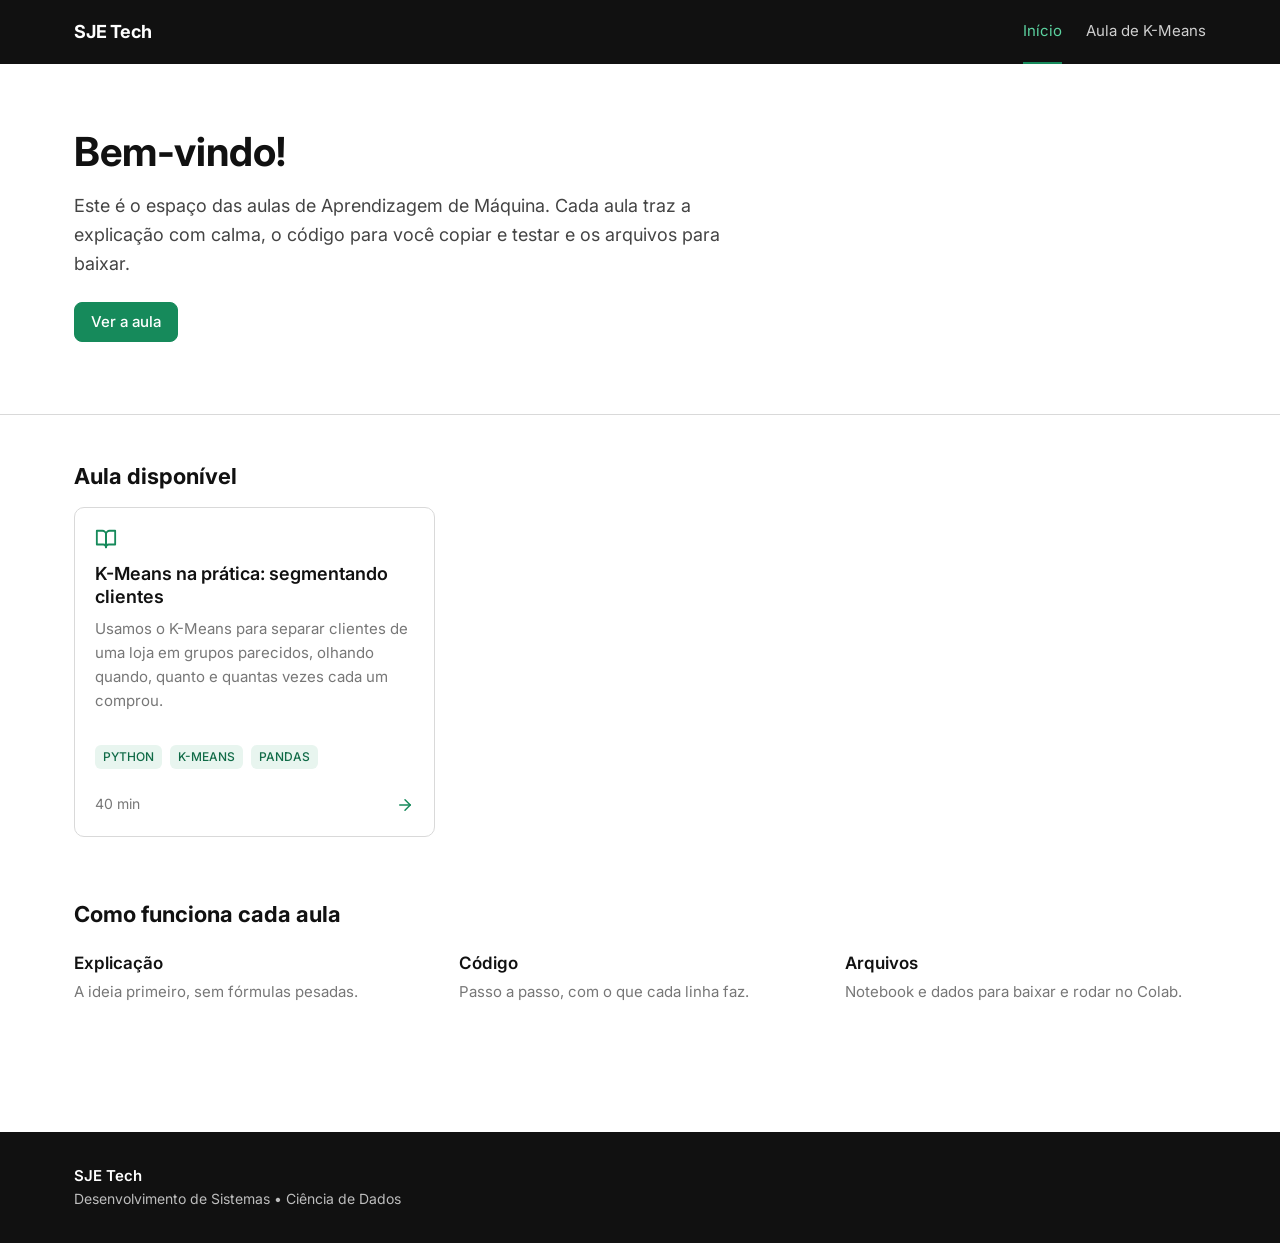
==== index.html @ 977632fe "reset" ====
<!DOCTYPE html>
<html lang="pt-BR">
<head>
<meta charset="utf-8">
<meta name="viewport" content="width=device-width, initial-scale=1">
<title>SJE Tech — Aulas de Aprendizagem de Máquina</title>
<meta name="description" content="Aulas de Aprendizagem de Máquina com explicação, código e arquivos para baixar.">
<link rel="preconnect" href="https://fonts.googleapis.com">
<link rel="preconnect" href="https://fonts.gstatic.com" crossorigin>
<link href="https://fonts.googleapis.com/css2?family=Inter:wght@400;500;600;700&family=JetBrains+Mono:wght@400&display=swap" rel="stylesheet">
<link rel="stylesheet" href="css/style.css">
</head>
<body>
<header class="site-header">
  <div class="container">
    <a class="brand" href="index.html">SJE Tech</a>
    <nav class="site-nav" aria-label="Principal">
      <a href="index.html" aria-current="page">Início</a>
      <a href="aulas/kmeans-rfm.html">Aula de K-Means</a>
    </nav>
  </div>
</header>

<main>
  <section class="hero">
    <div class="container">
      <h1>Bem-vindo!</h1>
      <p>Este é o espaço das aulas de Aprendizagem de Máquina. Cada aula traz a explicação com calma, o código para você copiar e testar e os arquivos para baixar.</p>
      <div class="btn-row">
        <a class="btn btn-primary" href="aulas/kmeans-rfm.html">Ver a aula</a>
      </div>
    </div>
  </section>

  <section class="section">
    <div class="container">
      <h2>Aula disponível</h2>
      <div class="cards">
        <a class="card" href="aulas/kmeans-rfm.html">
          <svg class="icon" viewBox="0 0 24 24" fill="none" stroke="currentColor" stroke-width="2" stroke-linecap="round" stroke-linejoin="round" aria-hidden="true"><path d="M2 3h6a4 4 0 0 1 4 4v14a3 3 0 0 0-3-3H2z"/><path d="M22 3h-6a4 4 0 0 0-4 4v14a3 3 0 0 1 3-3h7z"/></svg>
          <h3>K-Means na prática: segmentando clientes</h3>
          <p>Usamos o K-Means para separar clientes de uma loja em grupos parecidos, olhando quando, quanto e quantas vezes cada um comprou.</p>
          <ul class="tags"><li class="tag">PYTHON</li><li class="tag">K-MEANS</li><li class="tag">PANDAS</li></ul>
          <div class="card-foot" style="margin-top:16px"><span>40 min</span><svg viewBox="0 0 24 24" fill="none" stroke="currentColor" stroke-width="2" stroke-linecap="round" stroke-linejoin="round" aria-hidden="true"><line x1="5" y1="12" x2="19" y2="12"/><polyline points="12 5 19 12 12 19"/></svg></div>
        </a>
      </div>
    </div>
  </section>

  <section class="section" style="padding-top:0">
    <div class="container">
      <h2>Como funciona cada aula</h2>
      <div class="steps">
        <div><h4>Explicação</h4><p>A ideia primeiro, sem fórmulas pesadas.</p></div>
        <div><h4>Código</h4><p>Passo a passo, com o que cada linha faz.</p></div>
        <div><h4>Arquivos</h4><p>Notebook e dados para baixar e rodar no Colab.</p></div>
      </div>
    </div>
  </section>
</main>

<footer class="site-footer">
  <div class="container">
    <strong>SJE Tech</strong>
    Desenvolvimento de Sistemas • Ciência de Dados
  </div>
</footer>

</body>
</html>
---- css/style.css ----
/* ==========================================================
   SJE Tech — Site de Aulas e Códigos
   Baseado no design-system.txt (v1.0)
   ========================================================== */

:root {
  --green: #168A5B;
  --green-dark: #106B47;
  --green-light: #E8F5EF;

  --black: #111111;
  --gray-900: #1A1A1A;
  --gray-700: #444444;
  --gray-500: #777777;
  --gray-300: #D9D9D9;
  --gray-100: #F5F5F3;
  --white: #FFFFFF;

  --radius-sm: 6px;
  --radius-md: 10px;
  --radius-lg: 14px;

  --shadow-sm: 0 1px 3px rgba(0, 0, 0, .06);
  --shadow-md: 0 4px 14px rgba(0, 0, 0, .08);

  --content-width: 1180px;

  --space-1: 4px;
  --space-2: 8px;
  --space-3: 12px;
  --space-4: 16px;
  --space-5: 24px;
  --space-6: 32px;
  --space-7: 48px;
  --space-8: 64px;

  --font: "Inter", system-ui, -apple-system, BlinkMacSystemFont, "Segoe UI", sans-serif;
  --mono: "JetBrains Mono", "Fira Code", ui-monospace, Consolas, monospace;
}

/* ---------- Base ---------- */

*, *::before, *::after { box-sizing: border-box; }

html { scroll-behavior: smooth; scroll-padding-top: 88px; }

body {
  margin: 0;
  font-family: var(--font);
  font-size: 16px;
  line-height: 1.6;
  color: var(--gray-700);
  background: var(--white);
  -webkit-text-size-adjust: 100%;
}

img { max-width: 100%; height: auto; display: block; }

h1, h2, h3, h4 { color: var(--black); margin: 0; }
h1 { font-size: 32px; line-height: 1.2; font-weight: 700; }
h2 { font-size: 26px; line-height: 1.25; font-weight: 700; margin-top: var(--space-8); margin-bottom: var(--space-4); }
h3 { font-size: 20px; line-height: 1.3; font-weight: 600; margin-top: var(--space-7); margin-bottom: var(--space-3); }
h4 { font-size: 17px; line-height: 1.4; font-weight: 600; }

p { margin: 0 0 var(--space-4); }
ul, ol { margin: 0 0 var(--space-4); padding-left: 22px; }
li { margin-bottom: var(--space-2); }
strong { color: var(--black); font-weight: 600; }

a { color: var(--green); text-decoration: none; }
a:hover { color: var(--green-dark); }
.lesson p a, .lesson li a, .lesson td a { text-decoration: underline; text-decoration-color: var(--gray-300); text-underline-offset: 3px; }
.lesson p a:hover, .lesson li a:hover, .lesson td a:hover { text-decoration-color: var(--green-dark); }

:focus-visible { outline: 2px solid var(--green); outline-offset: 2px; border-radius: 4px; }

.container { max-width: var(--content-width); margin: 0 auto; padding: 0 var(--space-5); }

/* ---------- Header ---------- */

.site-header { background: var(--black); color: var(--white); }

.site-header .container {
  height: 64px;
  display: flex;
  align-items: center;
  justify-content: space-between;
  gap: var(--space-5);
}

.brand { color: var(--white); font-weight: 700; font-size: 18px; letter-spacing: -.01em; }
.brand:hover { color: var(--white); }

.site-nav { display: flex; gap: var(--space-5); height: 100%; }

.site-nav a {
  display: flex;
  align-items: center;
  height: 100%;
  color: #CFCFCF;
  font-size: 15px;
  border-bottom: 2px solid transparent;
}

.site-nav a:hover { color: var(--white); }
.site-nav a[aria-current="page"] { color: #5CD3A0; border-bottom-color: var(--green); }

/* ---------- Botões ---------- */

.btn {
  display: inline-flex;
  align-items: center;
  gap: var(--space-2);
  padding: 10px 16px;
  border-radius: 8px;
  font: 500 15px/1.2 var(--font);
  text-decoration: none !important;
  border: 1px solid var(--green);
  cursor: pointer;
  transition: background .15s, color .15s;
}

.btn svg { width: 18px; height: 18px; flex: none; }

.btn-primary { background: var(--green); color: var(--white); }
.btn-primary:hover { background: var(--green-dark); border-color: var(--green-dark); color: var(--white); }

.btn-secondary { background: var(--white); color: var(--green-dark); }
.btn-secondary:hover { background: var(--green-light); color: var(--green-dark); }

.btn-row { display: flex; flex-wrap: wrap; gap: var(--space-3); margin: var(--space-5) 0; }

.link-more { font-weight: 500; }

/* ---------- Tags ---------- */

.tags { display: flex; flex-wrap: wrap; gap: var(--space-2); margin: var(--space-4) 0 0; padding: 0; list-style: none; }

.tag {
  background: var(--green-light);
  color: var(--green-dark);
  font-size: 12px;
  line-height: 1.4;
  font-weight: 500;
  padding: 4px 8px;
  border-radius: var(--radius-sm);
}

/* ---------- Home ---------- */

.hero { padding: var(--space-8) 0 var(--space-7); border-bottom: 1px solid var(--gray-300); }
.hero h1 { font-size: 40px; margin-bottom: var(--space-4); }
.hero p { max-width: 62ch; font-size: 18px; color: var(--gray-700); }

.section { padding: var(--space-7) 0 var(--space-8); }
.section > .container > h2 { margin-top: 0; font-size: 22px; }

.cards { display: grid; grid-template-columns: repeat(auto-fill, minmax(300px, 1fr)); gap: var(--space-5); }

.card {
  display: flex;
  flex-direction: column;
  background: var(--white);
  border: 1px solid var(--gray-300);
  border-radius: var(--radius-md);
  padding: 20px;
  color: var(--gray-700);
  transition: border-color .15s, transform .15s, box-shadow .15s;
}

a.card:hover { border-color: var(--green); transform: translateY(-2px); box-shadow: var(--shadow-sm); color: var(--gray-700); }

.card .icon { width: 22px; height: 22px; color: var(--green); margin-bottom: var(--space-3); }
.card h3 { margin: 0 0 var(--space-2); font-size: 18px; }
.card p { font-size: 15px; color: var(--gray-500); margin-bottom: var(--space-4); }

.card-foot {
  margin-top: auto;
  display: flex;
  justify-content: space-between;
  align-items: center;
  font-size: 14px;
  color: var(--gray-500);
}

.card-foot svg { width: 18px; height: 18px; color: var(--green); }

.steps { display: grid; grid-template-columns: repeat(auto-fit, minmax(220px, 1fr)); gap: var(--space-5); margin-top: var(--space-5); }
.steps h4 { margin-bottom: var(--space-1); }
.steps p { font-size: 15px; color: var(--gray-500); margin: 0; }

/* ---------- Footer ---------- */

.site-footer { background: var(--black); color: #BDBDBD; padding: var(--space-6) 0; font-size: 14px; margin-top: var(--space-8); }
.site-footer strong { color: var(--white); display: block; font-size: 15px; }

/* ---------- Página de aula ---------- */

.lesson-layout {
  display: grid;
  grid-template-columns: 240px minmax(0, 1fr);
  gap: var(--space-7);
  padding-top: var(--space-6);
  align-items: start;
}

.sidebar {
  position: sticky;
  top: 24px;
  background: var(--gray-100);
  border-radius: var(--radius-md);
  padding: var(--space-4);
  font-size: 14px;
}

.sidebar .title { font-weight: 600; color: var(--black); margin: 0 0 var(--space-2); padding: 0 var(--space-3); }
.sidebar ul { list-style: none; margin: 0; padding: 0; }
.sidebar li { margin: 0; }

.sidebar a {
  display: block;
  padding: 6px var(--space-3);
  border-left: 2px solid transparent;
  border-radius: 0 var(--radius-sm) var(--radius-sm) 0;
  color: var(--gray-700);
}

.sidebar a:hover { background: var(--green-light); color: var(--green-dark); }
.sidebar a.sub { padding-left: 24px; color: var(--gray-500); }

.sidebar a.active { background: var(--green-light); color: var(--green-dark); border-left-color: var(--green); }

.lesson { max-width: 760px; min-width: 0; }
.lesson > h2:first-of-type { margin-top: var(--space-7); }
.lesson .lead { font-size: 18px; margin-top: var(--space-3); }

.breadcrumb { font-size: 14px; color: var(--gray-500); margin-bottom: var(--space-4); }
.breadcrumb a { color: var(--gray-500); }
.breadcrumb a:hover { color: var(--green-dark); }
.breadcrumb .sep { color: #AAAAAA; margin: 0 6px; }
.breadcrumb .current { color: var(--black); }

.divider { border: 0; border-top: 1px solid var(--gray-300); margin: var(--space-6) 0 0; }

/* código */
pre {
  position: relative;
  margin: var(--space-4) 0 var(--space-5);
  padding: 18px 20px;
  background: var(--gray-900);
  color: #F5F5F5;
  border-radius: var(--radius-md);
  font: 14px/1.6 var(--mono);
  overflow-x: auto;
}

pre code { font: inherit; background: none; color: inherit; padding: 0; }
pre .c { color: #8FA39A; }

.copy-btn {
  position: absolute;
  top: 8px;
  right: 8px;
  padding: 3px 8px;
  font: 12px var(--font);
  color: #CFCFCF;
  background: transparent;
  border: 1px solid #444;
  border-radius: var(--radius-sm);
  cursor: pointer;
}

.copy-btn:hover { color: var(--white); border-color: #777; }

code {
  font: 0.9em var(--mono);
  background: var(--gray-100);
  color: var(--green-dark);
  padding: 2px 5px;
  border-radius: 4px;
}

/* tabelas */
.table-wrap { overflow-x: auto; margin: var(--space-4) 0 var(--space-5); }

table { width: 100%; border-collapse: collapse; font-size: 15px; }

th {
  background: var(--gray-100);
  color: var(--black);
  font-weight: 600;
  text-align: left;
  padding: 10px 12px;
  white-space: nowrap;
}

td { padding: 10px 12px; border-bottom: 1px solid var(--gray-300); vertical-align: top; }
tbody tr:hover { background: #F8F8F7; }
td.num, th.num { text-align: right; font-variant-numeric: tabular-nums; }
.mono-cell { font-family: var(--mono); font-size: 14px; }
tr.hl td { background: var(--green-light); }

.caption { font-size: 13px; color: var(--gray-500); margin: calc(var(--space-3) * -1) 0 var(--space-5); }

/* figuras */
figure { margin: var(--space-5) 0; }
figure img { border: 1px solid var(--gray-300); border-radius: var(--radius-md); background: var(--white); }
figcaption { font-size: 13px; color: var(--gray-500); margin-top: var(--space-2); }

/* alertas */
.note {
  background: var(--green-light);
  border-left: 3px solid var(--green);
  border-radius: 0 var(--radius-sm) var(--radius-sm) 0;
  padding: var(--space-3) var(--space-4);
  margin: var(--space-5) 0;
  font-size: 15px;
}

.note p:last-child { margin-bottom: 0; }
.note .label { display: block; font-weight: 600; color: var(--green-dark); margin-bottom: 2px; }

.note.warn { background: #FFF8E6; border-left-color: #B8860B; }
.note.warn .label { color: #8A6508; }

/* blocos de resultado */
.output-label { font-size: 13px; color: var(--gray-500); margin: var(--space-4) 0 0; }

/* downloads */
.download-box {
  border: 1px solid var(--gray-300);
  border-radius: var(--radius-md);
  padding: var(--space-5);
  margin: var(--space-5) 0;
}

.download-box h3 { margin: 0 0 var(--space-2); font-size: 18px; }
.download-box p { font-size: 15px; color: var(--gray-500); }
.download-box .btn-row { margin-bottom: 0; }

/* ---------- Responsivo ---------- */

@media (max-width: 900px) {
  .lesson-layout { grid-template-columns: 1fr; gap: var(--space-5); }
  .sidebar { position: static; }
}

@media (max-width: 600px) {
  .container { padding: 0 var(--space-4); }
  h1, .hero h1 { font-size: 28px; }
  h2 { font-size: 23px; margin-top: var(--space-7); }
  .site-nav { gap: var(--space-4); }
  .hero { padding: var(--space-7) 0 var(--space-6); }
  .btn-row .btn { width: 100%; justify-content: center; }
}

@media (prefers-reduced-motion: reduce) {
  html { scroll-behavior: auto; }
  * { transition: none !important; }
}
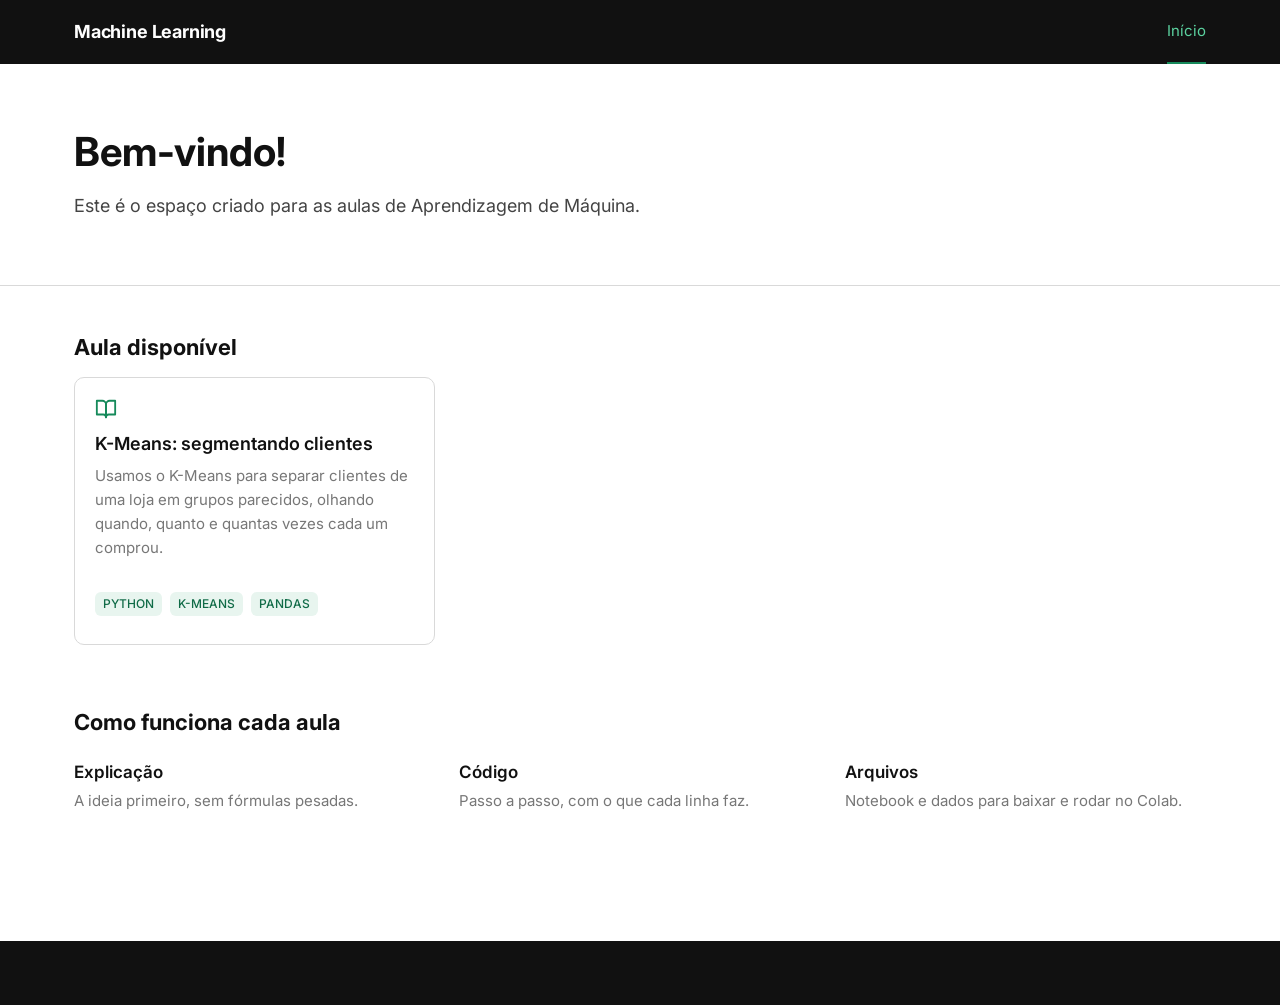
==== commit 2bf402b9: "reset" ====
--- a/index.html
+++ b/index.html
@@ -3,7 +3,7 @@
 <head>
 <meta charset="utf-8">
 <meta name="viewport" content="width=device-width, initial-scale=1">
-<title>SJE Tech — Aulas de Aprendizagem de Máquina</title>
+<title>Luccas-ML</title>
 <meta name="description" content="Aulas de Aprendizagem de Máquina com explicação, código e arquivos para baixar.">
 <link rel="preconnect" href="https://fonts.googleapis.com">
 <link rel="preconnect" href="https://fonts.gstatic.com" crossorigin>
@@ -13,10 +13,9 @@
 <body>
 <header class="site-header">
   <div class="container">
-    <a class="brand" href="index.html">SJE Tech</a>
+    <a class="brand" href="index.html">Machine Learning</a>
     <nav class="site-nav" aria-label="Principal">
       <a href="index.html" aria-current="page">Início</a>
-      <a href="aulas/kmeans-rfm.html">Aula de K-Means</a>
     </nav>
   </div>
 </header>
@@ -25,10 +24,7 @@
   <section class="hero">
     <div class="container">
       <h1>Bem-vindo!</h1>
-      <p>Este é o espaço das aulas de Aprendizagem de Máquina. Cada aula traz a explicação com calma, o código para você copiar e testar e os arquivos para baixar.</p>
-      <div class="btn-row">
-        <a class="btn btn-primary" href="aulas/kmeans-rfm.html">Ver a aula</a>
-      </div>
+      <p>Este é o espaço criado para as aulas de Aprendizagem de Máquina.</p>
     </div>
   </section>
 
@@ -38,10 +34,9 @@
       <div class="cards">
         <a class="card" href="aulas/kmeans-rfm.html">
           <svg class="icon" viewBox="0 0 24 24" fill="none" stroke="currentColor" stroke-width="2" stroke-linecap="round" stroke-linejoin="round" aria-hidden="true"><path d="M2 3h6a4 4 0 0 1 4 4v14a3 3 0 0 0-3-3H2z"/><path d="M22 3h-6a4 4 0 0 0-4 4v14a3 3 0 0 1 3-3h7z"/></svg>
-          <h3>K-Means na prática: segmentando clientes</h3>
+          <h3>K-Means: segmentando clientes</h3>
           <p>Usamos o K-Means para separar clientes de uma loja em grupos parecidos, olhando quando, quanto e quantas vezes cada um comprou.</p>
           <ul class="tags"><li class="tag">PYTHON</li><li class="tag">K-MEANS</li><li class="tag">PANDAS</li></ul>
-          <div class="card-foot" style="margin-top:16px"><span>40 min</span><svg viewBox="0 0 24 24" fill="none" stroke="currentColor" stroke-width="2" stroke-linecap="round" stroke-linejoin="round" aria-hidden="true"><line x1="5" y1="12" x2="19" y2="12"/><polyline points="12 5 19 12 12 19"/></svg></div>
         </a>
       </div>
     </div>
@@ -61,8 +56,6 @@
 
 <footer class="site-footer">
   <div class="container">
-    <strong>SJE Tech</strong>
-    Desenvolvimento de Sistemas • Ciência de Dados
   </div>
 </footer>
 
